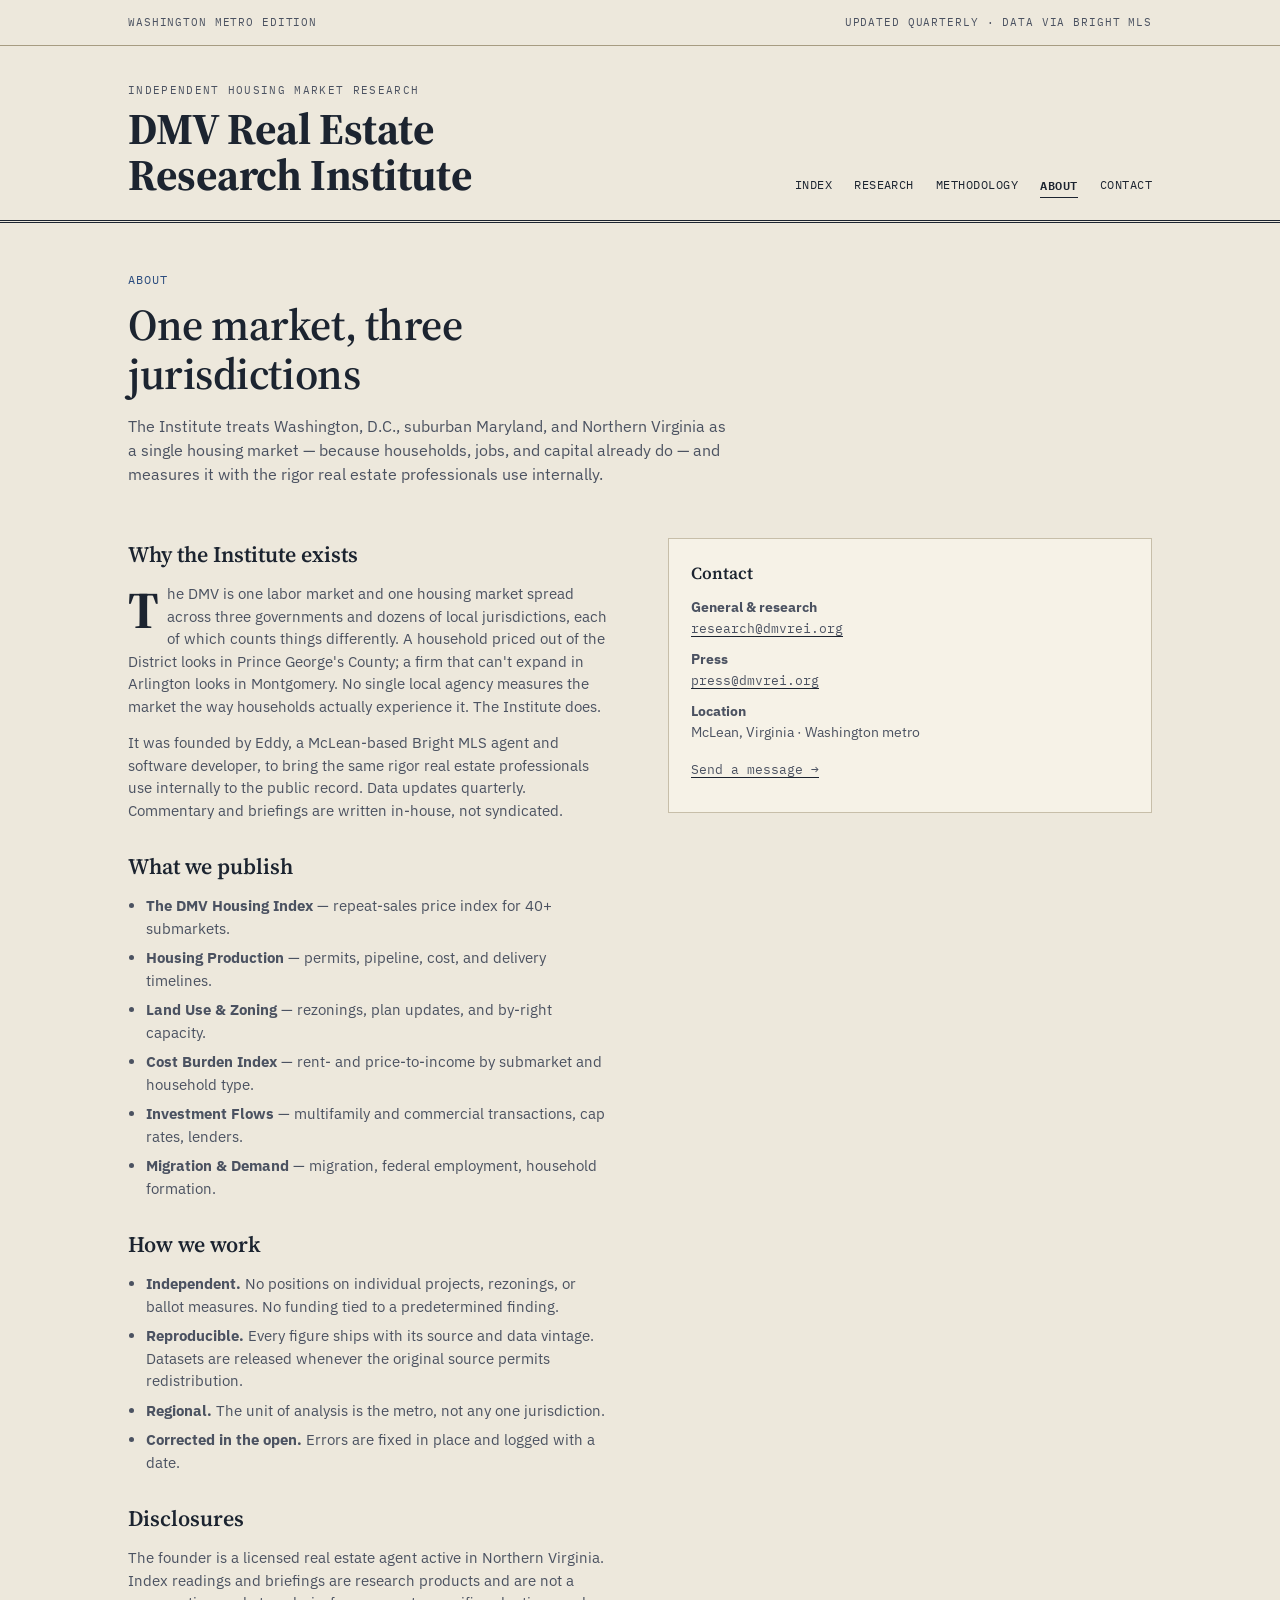
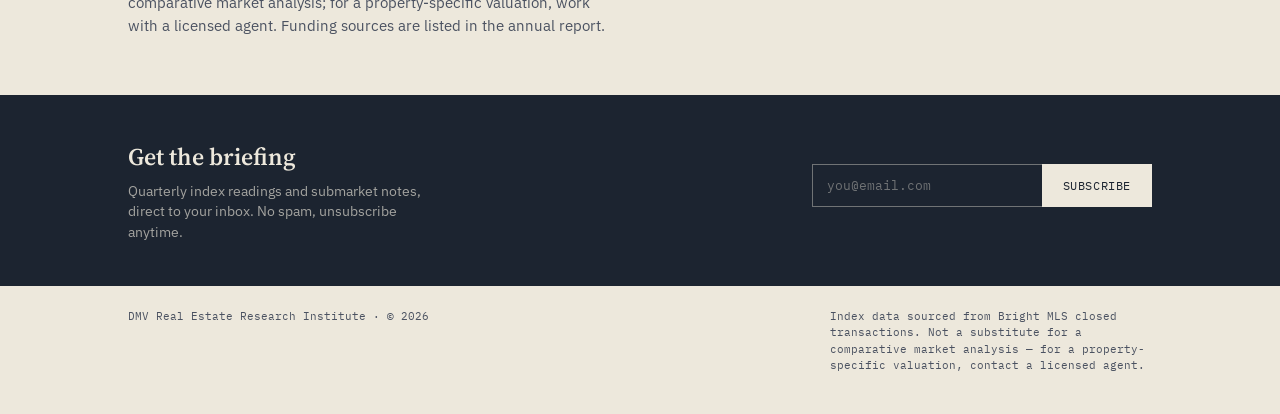
==== about.html @ 1785324c "Initial commit: DMV Real Estate Research Institute site Broadsheet-style static site for independent" ====
<!DOCTYPE html>
<html lang="en">
<head>
<meta charset="UTF-8">
<meta name="viewport" content="width=device-width, initial-scale=1.0">
<title>About — DMV Real Estate Research Institute</title>
<meta name="description" content="An independent housing research effort covering Washington, D.C., Maryland, and Northern Virginia as one market.">
<link rel="icon" href="assets/logo.svg" type="image/svg+xml">
<link rel="preconnect" href="https://fonts.googleapis.com">
<link rel="preconnect" href="https://fonts.gstatic.com" crossorigin>
<link href="https://fonts.googleapis.com/css2?family=Source+Serif+4:ital,opsz,wght@0,8..60,400;0,8..60,500;0,8..60,600;0,8..60,700;1,8..60,500&family=IBM+Plex+Sans:wght@400;500;600&family=IBM+Plex+Mono:wght@400;500;600&display=swap" rel="stylesheet">
<link rel="stylesheet" href="css/styles.css">
</head>
<body>

<div class="masthead-bar">
  <div class="wrap">
    <span>Washington Metro Edition</span>
    <span>Updated Quarterly · Data via Bright MLS</span>
  </div>
</div>

<header class="masthead">
  <div class="wrap">
    <a class="brand" href="index.html">
      <div class="brand-eyebrow">Independent Housing Market Research</div>
      <div class="brand-name">DMV Real Estate<br>Research Institute</div>
    </a>
    <nav class="main-nav" aria-label="Primary">
      <a href="index.html">Index</a>
      <a href="research.html">Research</a>
      <a href="methodology.html">Methodology</a>
      <a href="about.html">About</a>
      <a href="contact.html">Contact</a>
    </nav>
  </div>
</header>

<main>
  <section class="page-hero">
    <div class="wrap">
      <div class="kicker">About</div>
      <h1>One market, three jurisdictions</h1>
      <p>The Institute treats Washington, D.C., suburban Maryland, and Northern Virginia as a single housing market — because households, jobs, and capital already do — and measures it with the rigor real estate professionals use internally.</p>
    </div>
  </section>

  <section>
    <div class="wrap">
      <div class="two-col">
        <div class="prose dropcap">
          <h2>Why the Institute exists</h2>
          <p>The DMV is one labor market and one housing market spread across three governments and dozens of local jurisdictions, each of which counts things differently. A household priced out of the District looks in Prince George's County; a firm that can't expand in Arlington looks in Montgomery. No single local agency measures the market the way households actually experience it. The Institute does.</p>
          <p>It was founded by Eddy, a McLean-based Bright MLS agent and software developer, to bring the same rigor real estate professionals use internally to the public record. Data updates quarterly. Commentary and briefings are written in-house, not syndicated.</p>

          <h2>What we publish</h2>
          <ul>
            <li><strong>The DMV Housing Index</strong> — repeat-sales price index for 40+ submarkets.</li>
            <li><strong>Housing Production</strong> — permits, pipeline, cost, and delivery timelines.</li>
            <li><strong>Land Use &amp; Zoning</strong> — rezonings, plan updates, and by-right capacity.</li>
            <li><strong>Cost Burden Index</strong> — rent- and price-to-income by submarket and household type.</li>
            <li><strong>Investment Flows</strong> — multifamily and commercial transactions, cap rates, lenders.</li>
            <li><strong>Migration &amp; Demand</strong> — migration, federal employment, household formation.</li>
          </ul>

          <h2>How we work</h2>
          <ul>
            <li><strong>Independent.</strong> No positions on individual projects, rezonings, or ballot measures. No funding tied to a predetermined finding.</li>
            <li><strong>Reproducible.</strong> Every figure ships with its source and data vintage. Datasets are released whenever the original source permits redistribution.</li>
            <li><strong>Regional.</strong> The unit of analysis is the metro, not any one jurisdiction.</li>
            <li><strong>Corrected in the open.</strong> Errors are fixed in place and logged with a date.</li>
          </ul>

          <h2>Disclosures</h2>
          <p>The founder is a licensed real estate agent active in Northern Virginia. Index readings and briefings are research products and are not a comparative market analysis; for a property-specific valuation, work with a licensed agent. Funding sources are listed in the annual report.</p>
        </div>

        <div class="about-card">
          <h3>Contact</h3>
          <p><strong>General &amp; research</strong><br><a href="mailto:research@dmvrei.org">research@dmvrei.org</a></p>
          <p><strong>Press</strong><br><a href="mailto:press@dmvrei.org">press@dmvrei.org</a></p>
          <p><strong>Location</strong><br>McLean, Virginia · Washington metro</p>
          <p style="margin-top:16px"><a href="contact.html">Send a message →</a></p>
        </div>
      </div>
    </div>
  </section>
</main>

<div class="subscribe" id="subscribe">
  <div class="wrap">
    <div>
      <h2>Get the briefing</h2>
      <p>Quarterly index readings and submarket notes, direct to your inbox. No spam, unsubscribe anytime.</p>
    </div>
    <form class="sub-form">
      <input type="email" placeholder="you@email.com" aria-label="Email address" required>
      <button type="submit">Subscribe</button>
      <span class="sub-msg" role="status" aria-live="polite"></span>
    </form>
  </div>
</div>

<footer class="site-footer">
  <div class="wrap">
    <span>DMV Real Estate Research Institute · © <span data-year>2026</span></span>
    <span class="disclosure">Index data sourced from Bright MLS closed transactions. Not a substitute for a comparative market analysis — for a property-specific valuation, contact a licensed agent.</span>
  </div>
</footer>

<script src="js/main.js"></script>
</body>
</html>
---- css/styles.css ----
/* ============================================================
   DMV Real Estate Research Institute
   Broadsheet design system — shared across all pages
   ============================================================ */

:root{
  --paper:#EDE8DC;
  --paper-raised:#F6F2E7;
  --ink:#1C2430;
  --ink-soft:#4B5261;
  --rule:#C7BEA9;
  --rule-strong:#A79C82;
  --dc:#2B4C7E;   /* District of Columbia */
  --md:#6E8B3D;   /* Maryland */
  --va:#A63D2F;   /* Virginia */
  --up:#6E8B3D;
  --down:#A63D2F;
  --serif:'Source Serif 4', Georgia, 'Times New Roman', serif;
  --sans:'IBM Plex Sans', -apple-system, BlinkMacSystemFont, 'Segoe UI', sans-serif;
  --mono:'IBM Plex Mono', 'SFMono-Regular', 'Courier New', monospace;
}

*{box-sizing:border-box; margin:0; padding:0;}
html{scroll-behavior:smooth;}
body{
  background:var(--paper);
  color:var(--ink);
  font-family:var(--sans);
  line-height:1.5;
  -webkit-font-smoothing:antialiased;
}
::selection{background:var(--dc); color:var(--paper-raised);}
a{color:inherit;}
img{max-width:100%;}

.wrap{max-width:1080px; margin:0 auto; padding:0 28px;}

/* ===== Masthead bar ===== */
.masthead-bar{
  border-bottom:1px solid var(--rule-strong);
  padding:14px 0;
  font-family:var(--mono);
  font-size:11px;
  letter-spacing:.08em;
  text-transform:uppercase;
  color:var(--ink-soft);
}
.masthead-bar .wrap{display:flex; justify-content:space-between; align-items:center; flex-wrap:wrap; gap:6px;}

/* ===== Masthead ===== */
.masthead{
  padding:36px 0 22px;
  border-bottom:3px double var(--ink);
}
.masthead .wrap{display:flex; justify-content:space-between; align-items:flex-end; gap:24px; flex-wrap:wrap;}
.brand{display:block; text-decoration:none; color:inherit;}
.brand-eyebrow{
  font-family:var(--mono);
  font-size:11px;
  letter-spacing:.12em;
  text-transform:uppercase;
  color:var(--ink-soft);
  margin-bottom:8px;
}
.brand-name{
  font-family:var(--serif);
  font-weight:700;
  font-size:clamp(28px, 4.2vw, 44px);
  letter-spacing:-0.01em;
  line-height:1.05;
}

nav.main-nav{
  display:flex; gap:22px; flex-wrap:wrap;
  font-family:var(--mono);
  font-size:12px;
  letter-spacing:.04em;
  text-transform:uppercase;
}
nav.main-nav a{
  text-decoration:none;
  border-bottom:1px solid transparent;
  padding-bottom:3px;
  transition:border-color .15s;
}
nav.main-nav a:hover{border-color:var(--ink);}
nav.main-nav a[aria-current="page"]{border-color:var(--ink); font-weight:600;}

/* ===== Ticker ===== */
.ticker{
  background:var(--ink);
  color:var(--paper);
  overflow:hidden;
  white-space:nowrap;
  border-bottom:1px solid var(--rule-strong);
}
.ticker-track{
  display:inline-flex;
  animation:scroll 34s linear infinite;
  padding:11px 0;
}
.ticker:hover .ticker-track{animation-play-state:paused;}
.ticker-item{
  font-family:var(--mono);
  font-size:13px;
  padding:0 26px;
  border-right:1px solid rgba(237,232,220,.22);
  display:inline-flex;
  align-items:baseline;
  gap:8px;
}
.ticker-item .region{color:rgba(237,232,220,.6); letter-spacing:.03em;}
.ticker-item .up{color:#8FBF6A;}
.ticker-item .down{color:#D98673;}
@keyframes scroll{
  from{transform:translateX(0);}
  to{transform:translateX(-50%);}
}
@media (prefers-reduced-motion: reduce){
  .ticker-track{animation:none; overflow-x:auto;}
}

/* ===== Hero ===== */
.hero{padding:56px 0 40px;}
.hero-grid{
  display:grid;
  grid-template-columns:1.1fr .9fr;
  gap:48px;
  align-items:start;
}
.hero-eyebrow{
  font-family:var(--mono);
  font-size:12px;
  letter-spacing:.08em;
  text-transform:uppercase;
  color:var(--dc);
  margin-bottom:14px;
}
.hero h1{
  font-family:var(--serif);
  font-weight:600;
  font-size:clamp(28px, 3.4vw, 42px);
  line-height:1.12;
  letter-spacing:-0.01em;
  margin-bottom:20px;
}
.hero p.lede{
  font-size:16.5px;
  color:var(--ink-soft);
  max-width:52ch;
  margin-bottom:26px;
}
.index-callout{
  display:flex;
  align-items:baseline;
  gap:16px;
  border-top:1px solid var(--rule-strong);
  padding-top:18px;
}
.index-callout .num{
  font-family:var(--mono);
  font-size:clamp(40px, 5vw, 56px);
  font-weight:600;
  color:var(--va);
  line-height:1;
}
.index-callout .meta{font-size:13px; color:var(--ink-soft); line-height:1.4;}
.index-callout .meta strong{color:var(--ink); display:block; font-family:var(--sans); font-weight:600; font-size:14px;}

.chart-panel{
  background:var(--paper-raised);
  border:1px solid var(--rule);
  padding:22px 22px 14px;
}
.chart-panel-head{
  display:flex; justify-content:space-between; align-items:baseline;
  margin-bottom:6px;
  font-family:var(--mono); font-size:11px; letter-spacing:.05em; text-transform:uppercase; color:var(--ink-soft);
}
.legend{display:flex; gap:16px; margin-top:10px; flex-wrap:wrap;}
.legend-item{display:flex; align-items:center; gap:6px; font-family:var(--mono); font-size:11.5px; color:var(--ink-soft);}
.swatch{width:12px; height:2.5px; display:inline-block;}
.chart-caption{font-size:12px; color:var(--ink-soft); margin-top:12px; border-top:1px solid var(--rule); padding-top:10px;}

/* ===== Section framing ===== */
section{padding:44px 0;}
.section-head{
  display:flex; justify-content:space-between; align-items:baseline;
  border-top:1px solid var(--ink);
  padding-top:10px;
  margin-bottom:26px;
  gap:16px;
  flex-wrap:wrap;
}
.section-head h2{
  font-family:var(--serif);
  font-weight:600;
  font-size:24px;
}
.section-head .tag{
  font-family:var(--mono); font-size:11px; letter-spacing:.06em; text-transform:uppercase; color:var(--ink-soft);
}

/* ===== Page hero (interior pages) ===== */
.page-hero{padding:48px 0 8px;}
.page-hero .kicker{
  font-family:var(--mono); font-size:12px; letter-spacing:.08em; text-transform:uppercase;
  color:var(--dc); margin-bottom:12px;
}
.page-hero h1{
  font-family:var(--serif); font-weight:600;
  font-size:clamp(30px, 4vw, 44px); line-height:1.1; letter-spacing:-0.01em;
  margin-bottom:16px; max-width:20ch;
}
.page-hero p{font-size:16px; color:var(--ink-soft); max-width:60ch;}

/* ===== Index table ===== */
.table-scroll{overflow-x:auto;}
table{width:100%; border-collapse:collapse; min-width:520px;}
thead th{
  text-align:left;
  font-family:var(--mono);
  font-size:11px;
  letter-spacing:.05em;
  text-transform:uppercase;
  color:var(--ink-soft);
  font-weight:500;
  padding:8px 10px;
  border-bottom:1px solid var(--ink);
}
thead th.num, tbody td.num{text-align:right;}
tbody td{
  padding:13px 10px;
  border-bottom:1px solid var(--rule);
  font-size:14.5px;
}
tbody td.num{font-family:var(--mono); font-size:14px;}
tbody td.idx{font-family:var(--mono); font-weight:600; font-size:15px;}
.region-name{display:flex; align-items:center; gap:9px;}
.dot{width:8px; height:8px; border-radius:50%; flex-shrink:0;}
.chg-up{color:var(--md);}
.chg-down{color:var(--va);}
tbody tr:hover{background:var(--paper-raised);}

/* ===== Card grid (research programs / datasets) ===== */
.card-grid{
  display:grid;
  grid-template-columns:repeat(3, 1fr);
  gap:1px;
  background:var(--rule);
  border:1px solid var(--rule);
}
.card-grid.cols-2{grid-template-columns:repeat(2, 1fr);}
.prog{
  background:var(--paper);
  padding:22px;
}
.prog .prog-tag{
  font-family:var(--mono); font-size:10.5px; letter-spacing:.06em; text-transform:uppercase;
  color:var(--dc); margin-bottom:10px; display:block;
}
.prog h3{font-family:var(--serif); font-weight:600; font-size:18px; line-height:1.25; margin-bottom:7px;}
.prog p{font-size:13.5px; color:var(--ink-soft);}

/* ===== Briefings ===== */
.briefings{display:flex; flex-direction:column;}
.brief{
  display:grid;
  grid-template-columns:110px 1fr;
  gap:22px;
  padding:20px 0;
  border-bottom:1px solid var(--rule);
}
.brief:first-child{border-top:1px solid var(--rule);}
.brief-date{font-family:var(--mono); font-size:12px; color:var(--ink-soft); padding-top:2px;}
.brief-tag{
  display:inline-block;
  font-family:var(--mono); font-size:10.5px; letter-spacing:.05em; text-transform:uppercase;
  color:var(--dc);
  border:1px solid var(--dc);
  padding:2px 7px;
  margin-bottom:8px;
}
.brief h3{
  font-family:var(--serif);
  font-weight:600;
  font-size:19px;
  line-height:1.3;
  margin-bottom:7px;
}
.brief h3 a{text-decoration:none;}
.brief h3 a:hover{text-decoration:underline;}
.brief p{font-size:14px; color:var(--ink-soft); max-width:62ch;}

/* ===== Prose / methodology / about ===== */
.two-col{display:grid; grid-template-columns:1fr 1fr; gap:56px;}
.prose{max-width:68ch;}
.prose h2{font-family:var(--serif); font-weight:600; font-size:22px; margin:28px 0 12px;}
.prose h2:first-child{margin-top:0;}
.prose p{font-size:15px; color:var(--ink-soft); margin-bottom:14px;}
.prose ul{margin:0 0 16px 1.1em;}
.prose li{font-size:15px; color:var(--ink-soft); margin-bottom:7px;}
.prose.dropcap p:first-of-type::first-letter{
  font-family:var(--serif);
  font-size:52px;
  font-weight:700;
  float:left;
  line-height:.8;
  padding:6px 8px 0 0;
  color:var(--ink);
}
.prose a.doc-link{
  font-family:var(--mono); font-size:12.5px;
  text-decoration:none;
  border-bottom:1px solid var(--ink);
}

.about-card{
  background:var(--paper-raised);
  border:1px solid var(--rule);
  padding:22px;
  align-self:start;
}
.about-card h3{font-family:var(--serif); font-size:17px; margin-bottom:10px; font-weight:600;}
.about-card p{font-size:14px; color:var(--ink-soft); margin-bottom:10px;}
.about-card a{
  font-family:var(--mono); font-size:12.5px; border-bottom:1px solid var(--ink); text-decoration:none;
}

/* ===== Contact form ===== */
.form{display:grid; gap:16px; max-width:560px;}
.field{display:grid; gap:6px;}
.field label{
  font-family:var(--mono); font-size:11px; letter-spacing:.05em; text-transform:uppercase; color:var(--ink-soft);
}
.field input, .field select, .field textarea{
  font-family:var(--sans);
  font-size:14.5px;
  background:var(--paper-raised);
  border:1px solid var(--rule-strong);
  color:var(--ink);
  padding:11px 13px;
  outline:none;
}
.field input:focus, .field select:focus, .field textarea:focus{border-color:var(--dc);}
.field textarea{min-height:130px; resize:vertical;}
.btn{
  font-family:var(--mono);
  font-size:12px;
  letter-spacing:.05em;
  text-transform:uppercase;
  background:var(--ink);
  color:var(--paper);
  border:1px solid var(--ink);
  padding:12px 22px;
  cursor:pointer;
  justify-self:start;
  transition:opacity .15s;
  text-decoration:none;
  display:inline-block;
}
.btn:hover{opacity:.85;}
.form-status{font-family:var(--mono); font-size:12px; color:var(--dc);}
.form-note{font-size:12.5px; color:var(--ink-soft);}

/* ===== Subscribe ===== */
.subscribe{
  background:var(--ink);
  color:var(--paper);
  padding:44px 0;
}
.subscribe .wrap{display:flex; justify-content:space-between; align-items:center; gap:32px; flex-wrap:wrap;}
.subscribe h2{font-family:var(--serif); font-size:24px; font-weight:600; margin-bottom:6px;}
.subscribe p{font-size:13.5px; color:rgba(237,232,220,.65); max-width:40ch;}
.sub-form{display:flex; gap:0; flex-shrink:0; flex-wrap:wrap;}
.sub-form input{
  font-family:var(--mono);
  font-size:13px;
  background:transparent;
  border:1px solid rgba(237,232,220,.4);
  border-right:none;
  color:var(--paper);
  padding:12px 14px;
  width:230px;
  outline:none;
}
.sub-form input::placeholder{color:rgba(237,232,220,.4);}
.sub-form button{
  font-family:var(--mono);
  font-size:12px;
  letter-spacing:.05em;
  text-transform:uppercase;
  background:var(--paper);
  color:var(--ink);
  border:1px solid var(--paper);
  padding:0 20px;
  cursor:pointer;
  transition:opacity .15s;
}
.sub-form button:hover{opacity:.85;}
.sub-form .sub-msg{width:100%; margin-top:10px; font-family:var(--mono); font-size:12px; color:rgba(237,232,220,.75);}

/* ===== Footer ===== */
footer.site-footer{padding:22px 0 40px;}
footer.site-footer .wrap{
  display:flex; justify-content:space-between; align-items:flex-start; gap:20px; flex-wrap:wrap;
  font-family:var(--mono); font-size:11px; color:var(--ink-soft);
}
footer.site-footer .disclosure{max-width:46ch;}

/* ===== Utilities ===== */
.mono-link{font-family:var(--mono); font-size:12.5px; border-bottom:1px solid var(--ink); text-decoration:none;}
.stack-lg > * + *{margin-top:44px;}

/* ===== Responsive ===== */
@media (max-width:860px){
  .card-grid, .card-grid.cols-2{grid-template-columns:1fr 1fr;}
}
@media (max-width:820px){
  .hero-grid, .two-col{grid-template-columns:1fr; gap:32px;}
  .brief{grid-template-columns:1fr; gap:6px;}
  .subscribe .wrap{flex-direction:column; align-items:flex-start;}
  .sub-form{width:100%;}
  .sub-form input{width:100%; border-right:1px solid rgba(237,232,220,.4);}
}
@media (max-width:560px){
  .card-grid, .card-grid.cols-2{grid-template-columns:1fr;}
  .masthead .wrap{align-items:flex-start;}
}

:focus-visible{outline:2px solid var(--dc); outline-offset:2px;}
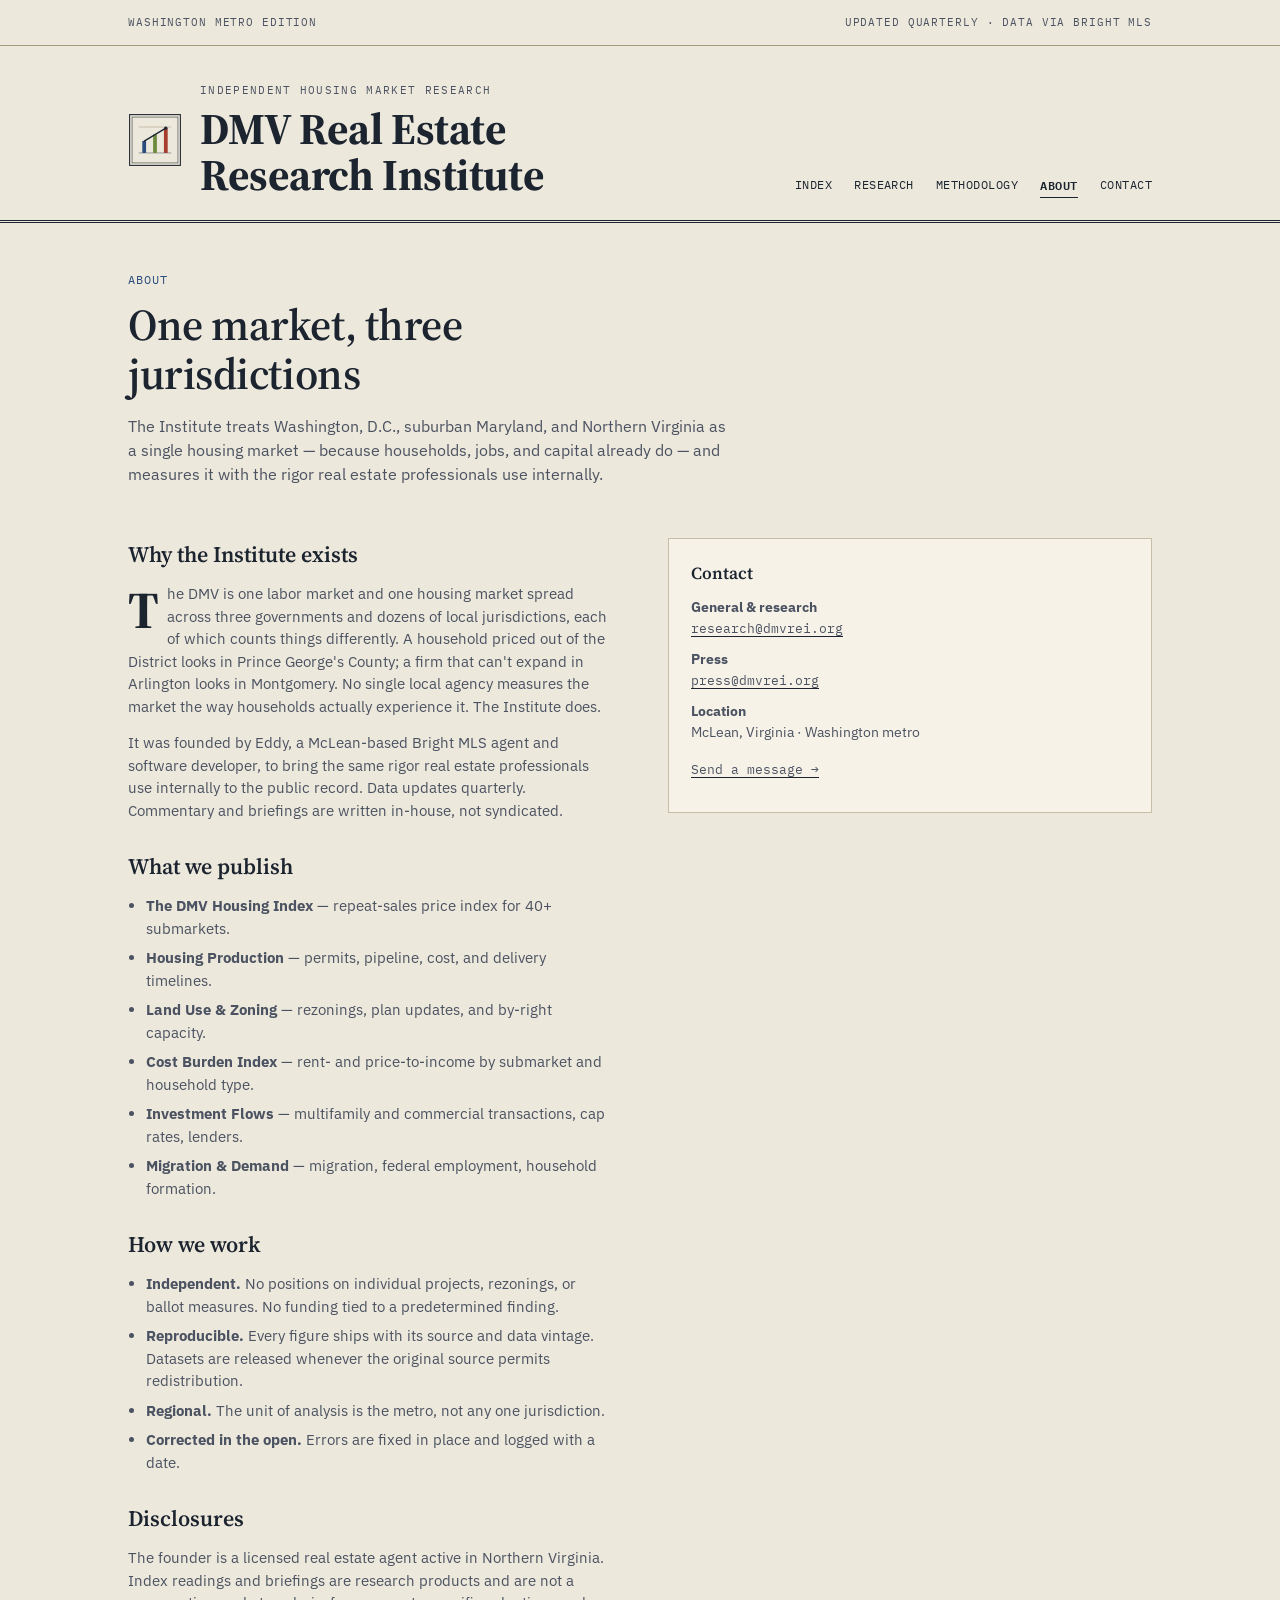
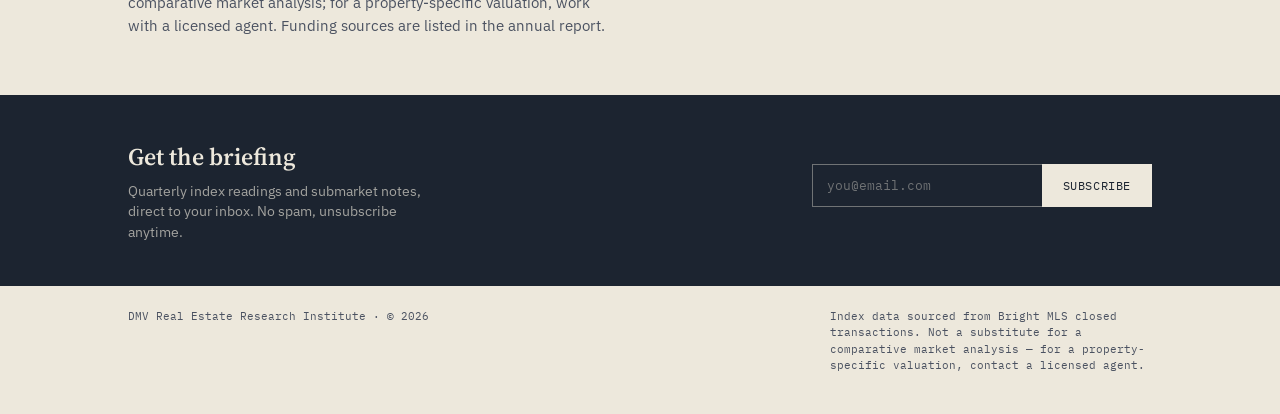
==== commit b3a415ab: "Add logo system and put the mark in the masthead - assets/logo-mark.svg, logo-mark-mono.svg: primary" ====
--- a/about.html
+++ b/about.html
@@ -23,8 +23,11 @@
 <header class="masthead">
   <div class="wrap">
     <a class="brand" href="index.html">
-      <div class="brand-eyebrow">Independent Housing Market Research</div>
-      <div class="brand-name">DMV Real Estate<br>Research Institute</div>
+      <img class="brand-mark" src="assets/logo-mark.svg" alt="" width="54" height="54">
+      <span class="brand-lines">
+        <span class="brand-eyebrow">Independent Housing Market Research</span>
+        <span class="brand-name">DMV Real Estate<br>Research Institute</span>
+      </span>
     </a>
     <nav class="main-nav" aria-label="Primary">
       <a href="index.html">Index</a>
--- a/css/styles.css
+++ b/css/styles.css
@@ -53,8 +53,11 @@
   border-bottom:3px double var(--ink);
 }
 .masthead .wrap{display:flex; justify-content:space-between; align-items:flex-end; gap:24px; flex-wrap:wrap;}
-.brand{display:block; text-decoration:none; color:inherit;}
+.brand{display:flex; align-items:center; gap:18px; text-decoration:none; color:inherit;}
+.brand-mark{flex:none; width:54px; height:54px; display:block;}
+.brand-lines{display:block;}
 .brand-eyebrow{
+  display:block;
   font-family:var(--mono);
   font-size:11px;
   letter-spacing:.12em;
@@ -63,6 +66,7 @@
   margin-bottom:8px;
 }
 .brand-name{
+  display:block;
   font-family:var(--serif);
   font-weight:700;
   font-size:clamp(28px, 4.2vw, 44px);
@@ -426,6 +430,8 @@
 @media (max-width:560px){
   .card-grid, .card-grid.cols-2{grid-template-columns:1fr;}
   .masthead .wrap{align-items:flex-start;}
+  .brand{gap:12px;}
+  .brand-mark{width:42px; height:42px;}
 }
 
 :focus-visible{outline:2px solid var(--dc); outline-offset:2px;}
